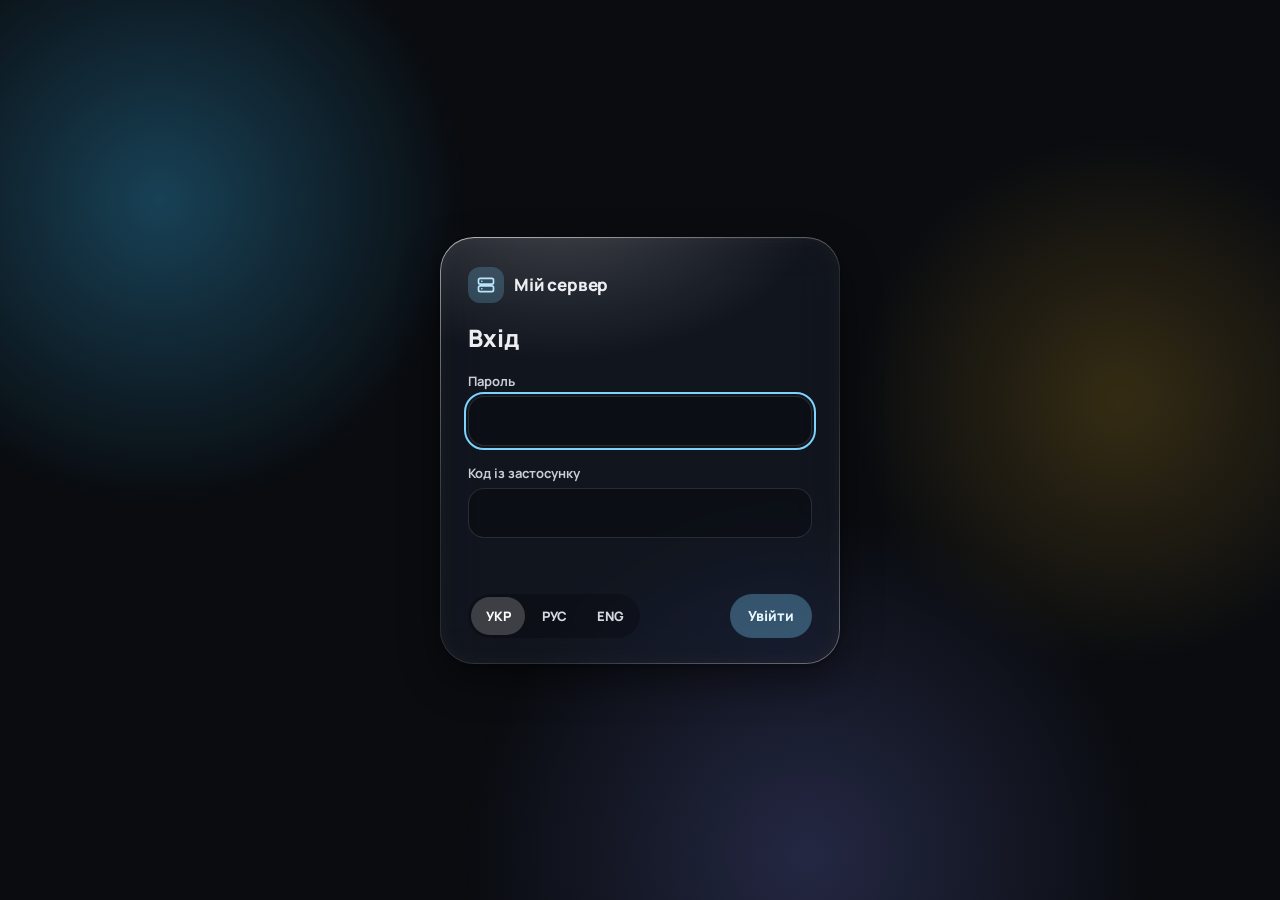
==== index.html @ 12c97708 "Publish the My Server dashboard Static site for GitHub Pages: sign-in with password and authenticato" ====
<!doctype html>
<html lang="uk">
<head>
<meta charset="utf-8">
<meta name="viewport" content="width=device-width, initial-scale=1, viewport-fit=cover">
<meta name="robots" content="noindex, nofollow">
<meta name="referrer" content="no-referrer">
<meta name="theme-color" content="#0A0C10">
<meta name="color-scheme" content="dark">
<title>My Server</title>
<link rel="icon" href="data:image/svg+xml,%3Csvg xmlns='http://www.w3.org/2000/svg' viewBox='0 0 24 24' fill='none' stroke='%237DD3FC' stroke-width='2' stroke-linecap='round' stroke-linejoin='round'%3E%3Crect x='3' y='4' width='18' height='7' rx='2'/%3E%3Crect x='3' y='13' width='18' height='7' rx='2'/%3E%3Cpath d='M7 7.5h.01M7 16.5h.01'/%3E%3C/svg%3E">
<link rel="preconnect" href="https://fonts.googleapis.com">
<link rel="preconnect" href="https://fonts.gstatic.com" crossorigin>
<link href="https://fonts.googleapis.com/css2?family=Manrope:wght@400;500;600;700;800&family=JetBrains+Mono:wght@500;600&display=swap" rel="stylesheet">
<link rel="stylesheet" href="style.css">
</head>
<body>
<div class="ambient" aria-hidden="true"><i class="a1"></i><i class="a2"></i><i class="a3"></i></div>
<div id="app"></div>
<div id="tip" class="glass tip" role="tooltip" hidden></div>
<noscript>JavaScript is required.</noscript>
<script src="app.js"></script>
</body>
</html>
---- style.css ----
:root{ --bg:#0A0C10;--text:#ECEEF2;--text2:#C9CED6;--text3:#AEB5C0;--line:rgba(255,255,255,.08); --ok:#4ADE80;--warn:#FBBF24;--down:#F87171;--unknown:#9AA1AD;--accent:#7DD3FC; --slot-ok:#2F6B45;--slot-unknown:#3A3F49; --mono:'JetBrains Mono',ui-monospace,monospace; } *{box-sizing:border-box} html{background:var(--bg)} html,body{margin:0;color:var(--text);font-family:'Manrope',system-ui,sans-serif;-webkit-font-smoothing:antialiased} body{min-height:100vh;overflow-x:clip} button{font-family:inherit;color:inherit} a{color:var(--accent);text-decoration:none}a:hover{color:#BAE6FD} h1,h2,h3{margin:0} [hidden]{display:none !important} .mono{font-family:var(--mono)}  .ambient{position:fixed;inset:0;pointer-events:none;z-index:-1;overflow:hidden} .ambient i{position:absolute;border-radius:50%} .a1{left:-160px;top:-120px;width:640px;height:640px;background:radial-gradient(circle,rgba(56,189,248,.30),rgba(56,189,248,0) 68%)} .a2{right:-120px;top:120px;width:560px;height:560px;background:radial-gradient(circle,rgba(251,191,36,.18),rgba(251,191,36,0) 68%)} .a3{left:35%;top:55%;width:720px;height:720px;background:radial-gradient(circle,rgba(129,140,248,.22),rgba(129,140,248,0) 68%)} body.is-down .a1{background:radial-gradient(circle,rgba(248,113,113,.30),rgba(248,113,113,0) 66%)}  .glass{position:relative;isolation:isolate;background:rgba(30,35,45,.42);-webkit-backdrop-filter:blur(24px) saturate(190%) brightness(1.08);backdrop-filter:blur(24px) saturate(190%) brightness(1.08);box-shadow:inset 0 1px 1px rgba(255,255,255,.28),inset 0 -1px 1px rgba(255,255,255,.08),inset 0 0 24px rgba(255,255,255,.04),0 16px 40px rgba(0,0,0,.45),0 2px 6px rgba(0,0,0,.3)} .glass::before{content:"";position:absolute;inset:0;border-radius:inherit;background:radial-gradient(120% 70% at 30% -10%,rgba(255,255,255,.20),rgba(255,255,255,0) 55%);pointer-events:none;z-index:-1} .glass::after{content:"";position:absolute;inset:0;border-radius:inherit;padding:1px;background:linear-gradient(135deg,rgba(255,255,255,.55),rgba(255,255,255,.08) 35%,rgba(255,255,255,.04) 65%,rgba(255,255,255,.32));-webkit-mask:linear-gradient(#000 0 0) content-box,linear-gradient(#000 0 0);-webkit-mask-composite:xor;mask:linear-gradient(#000 0 0) content-box exclude,linear-gradient(#000 0 0);pointer-events:none} .mat{background:rgba(22,25,31,.66);-webkit-backdrop-filter:blur(40px) saturate(140%);backdrop-filter:blur(40px) saturate(140%);box-shadow:inset 0 0 0 1px rgba(255,255,255,.05)} .mat-inner{background:rgba(255,255,255,.05)}  .btn{height:44px;padding:0 18px;border:0;border-radius:22px;font-size:14px;font-weight:800;cursor:pointer;display:inline-flex;align-items:center;justify-content:center;gap:8px;white-space:nowrap} .btn:focus-visible,.tab:focus-visible,.nav-item:focus-visible,.seg button:focus-visible,.row-name:focus-visible,input:focus-visible{outline:2px solid var(--accent);outline-offset:2px} .plain{background:rgba(255,255,255,.09);color:#F1F3F6}.plain:hover{background:rgba(255,255,255,.16)} .tint{background:rgba(125,211,252,.32);color:#E8F7FF}.tint:hover{background:rgba(125,211,252,.42)} .danger{background:rgba(248,113,113,.36);color:#FFECEC}.danger:hover{background:rgba(248,113,113,.46)} .icon-btn{width:44px;padding:0} .ghost{background:transparent;color:#D5DAE1}.ghost:hover{background:rgba(255,255,255,.08)} .seg{display:flex;gap:2px;padding:3px;border-radius:22px;background:rgba(0,0,0,.22)} .seg button{height:38px;min-width:54px;padding:0 12px;border:0;border-radius:19px;font-size:13px;font-weight:800;cursor:pointer;background:transparent;color:#D5DAE1} .seg button[aria-pressed="true"]{background:rgba(255,255,255,.20);color:#fff} .seg.small button{height:32px;min-width:48px;font-size:12px;border-radius:16px;padding:0 10px}  .shell{position:relative;display:flex;gap:20px;max-width:1440px;margin:0 auto;padding:16px 16px 0;align-items:flex-start} .side{position:sticky;top:16px;z-index:12;flex:0 0 244px;border-radius:30px;padding:14px;display:flex;flex-direction:column;gap:14px;min-height:calc(100vh - 32px)} .brand{display:flex;align-items:center;gap:10px;padding:6px 8px 4px} .brand-icon{width:36px;height:36px;border-radius:12px;background:rgba(125,211,252,.22);color:#BAE6FD;display:flex;align-items:center;justify-content:center;flex-shrink:0} body.is-down .brand-icon{background:rgba(248,113,113,.24);color:#FECACA} .brand-name{font-size:17px;font-weight:800;letter-spacing:-.01em;white-space:nowrap} .nav{display:flex;flex-direction:column;gap:4px} .nav-item{display:flex;align-items:center;gap:12px;height:44px;padding:0 14px;border:0;border-radius:22px;font-size:14px;font-weight:700;cursor:pointer;text-align:left;white-space:nowrap;background:transparent;color:#D5DAE1} .nav-item:hover{background:rgba(255,255,255,.08)} .nav-item[aria-current="page"]{background:rgba(125,211,252,.24);color:#E8F7FF} .side-card{margin-top:auto;border-radius:20px;padding:14px;background:rgba(255,255,255,.06);display:flex;flex-direction:column;gap:8px} .kv{display:flex;justify-content:space-between;align-items:baseline;gap:10px;font-size:12px;white-space:nowrap} .kv span:first-child{color:var(--text3)}.kv span:last-child{color:#E7EAEE;font-weight:600;overflow:hidden;text-overflow:ellipsis} .dot{width:8px;height:8px;border-radius:4px;flex-shrink:0;display:inline-block} .dot.ok{background:var(--ok)}.dot.warn{background:var(--warn)}.dot.down{background:var(--down)}.dot.unknown{background:var(--unknown)} .content{flex:1 1 auto;min-width:0;display:flex;flex-direction:column;gap:22px;padding-bottom:40px} .topbar{position:sticky;top:16px;z-index:11;border-radius:30px;padding:8px 8px 8px 22px;display:flex;flex-wrap:wrap;align-items:center;justify-content:space-between;gap:12px} .topbar h1{font-size:19px;font-weight:800;letter-spacing:-.01em} .muted{color:var(--text3)}.soft{color:#D5DAE1} .pill{display:inline-flex;align-items:center;gap:8px;height:44px;padding:0 16px;border-radius:22px;font-size:13px;font-weight:800;white-space:nowrap} .pill.ok{background:rgba(74,222,128,.16);color:#86EFAC}.pill.warn{background:rgba(251,191,36,.18);color:#FCD34D}.pill.down{background:rgba(248,113,113,.2);color:#FCA5A5}.pill.unknown{background:rgba(255,255,255,.1);color:#D5DAE1} .tag{padding:5px 10px;border-radius:999px;font-size:12px;font-weight:700;white-space:nowrap} .tag.ok{background:rgba(74,222,128,.14);color:var(--ok)}.tag.warn{background:rgba(251,191,36,.16);color:var(--warn)}.tag.down{background:rgba(248,113,113,.16);color:var(--down)}.tag.unknown{background:rgba(255,255,255,.08);color:var(--unknown)} .tag.code{background:rgba(255,255,255,.05);color:var(--text2);font-family:var(--mono);font-weight:500}  .stats{display:grid;grid-template-columns:repeat(auto-fit,minmax(200px,1fr));gap:16px} .stat{border-radius:24px;padding:14px 18px;display:flex;flex-direction:column;gap:6px;min-width:0} .stat-head{display:flex;justify-content:space-between;align-items:baseline;gap:8px;font-size:13px;color:var(--text3);font-weight:600;white-space:nowrap} .stat-head span:last-child{font-size:12px;font-weight:500;overflow:hidden;text-overflow:ellipsis} .stat-val{font-size:26px;font-weight:700;font-family:var(--mono);white-space:nowrap} .spark{width:100%;height:28px;display:block} .card{border-radius:26px;min-width:0} .card-head{display:flex;justify-content:space-between;align-items:center;gap:12px;flex-wrap:wrap;padding:14px 20px 6px} .card-head h2{font-size:17px;font-weight:800}  .svc-table{min-width:700px} .svc-wrap{overflow-x:auto;padding-bottom:10px} .svc-head,.svc-row{display:grid;grid-template-columns:24px minmax(160px,1.4fr) minmax(170px,1.6fr) 72px minmax(190px,1.8fr);gap:12px;align-items:center;padding:0 20px} .svc-head{padding-top:4px;padding-bottom:4px;font-size:11px;font-weight:700;color:var(--text3);letter-spacing:.04em;text-transform:uppercase} .svc-row{min-height:44px} .svc-row.sel{background:rgba(125,211,252,.10);box-shadow:inset 3px 0 0 var(--accent)} .row-name{border:0;background:none;padding:0;font-size:14px;font-weight:700;text-align:left;cursor:pointer;min-height:40px;color:var(--text)} .svc-sub{font-size:13px;color:var(--text3)} .svc-sub.warn{color:var(--warn)}.svc-sub.down{color:var(--down)} .svc-ms{font-size:13px;font-family:var(--mono);color:var(--text2)} .bars{display:flex;gap:2px;height:18px} .bars i{flex:1;border-radius:3px;background:var(--slot-unknown)} .bars i.ok{background:var(--slot-ok)}.bars i.warn{background:var(--warn)}.bars i.down{background:var(--down)} .bars i:hover{outline:2px solid #fff;outline-offset:1px} .pair{display:grid;grid-template-columns:minmax(0,1.5fr) minmax(0,1fr);gap:20px;align-items:stretch} .detail{padding:22px 24px;display:flex;flex-direction:column;gap:18px} .detail h2{font-size:20px;font-weight:800} .metrics{display:grid;grid-template-columns:repeat(3,minmax(0,1fr));gap:10px} .metric{border-radius:18px;padding:12px;display:flex;flex-direction:column;gap:4px;min-width:0} .metric span:first-child{font-size:11px;line-height:1.3;color:var(--text3);font-weight:600} .metric span:last-child{font-size:17px;font-weight:700;font-family:var(--mono);white-space:nowrap;overflow:hidden;text-overflow:ellipsis} .events{display:flex;flex-direction:column} .ev{display:flex;gap:12px;padding:6px 0;align-items:baseline;font-size:13px;color:var(--text2)} .ev time{font-family:var(--mono);font-size:12px;color:var(--text3);width:80px;flex-shrink:0;white-space:nowrap} .ev.warn span{color:var(--warn)}.ev.down span{color:var(--down)}.ev.ok span{color:#86EFAC} .sub-title{font-size:13px;font-weight:700;color:var(--text2);padding-bottom:4px} .peers{display:flex;flex-direction:column;gap:2px} .peer{display:flex;align-items:center;gap:10px;font-size:13px;padding:5px 0} .peer b{font-weight:700;flex:1;min-width:0;overflow:hidden;text-overflow:ellipsis;white-space:nowrap} .peer span{color:var(--text3);white-space:nowrap} .side-list{padding:22px 24px;display:flex;flex-direction:column;gap:6px} .side-list h2{font-size:20px;font-weight:800;padding-bottom:6px} .empty{color:var(--text3);font-size:13px;padding:8px 0}  .charts{display:grid;grid-template-columns:repeat(auto-fit,minmax(220px,1fr));gap:16px} .chart{border-radius:24px;padding:16px 18px;display:flex;flex-direction:column;gap:8px} .chart svg{width:100%;height:120px;display:block} .chart-foot{display:flex;justify-content:space-between;font-size:11px;color:var(--text3)} .days{display:flex;align-items:flex-end;gap:3px;height:120px} .days i{flex:1;background:rgba(94,234,212,.55);border-radius:3px 3px 0 0;min-height:2px}  .alert{border-radius:32px;padding:24px 26px;display:flex;flex-wrap:wrap;gap:20px;align-items:center} .alert-icon{width:56px;height:56px;border-radius:28px;background:rgba(248,113,113,.26);color:#FECACA;display:flex;align-items:center;justify-content:center;flex-shrink:0} .alert h2{font-size:21px;font-weight:800} .alert p{margin:6px 0 0;font-size:14px;color:#E7EAEE;line-height:1.55} body.is-down .stats,body.is-down .card{opacity:.75}  .tip{position:fixed;z-index:50;border-radius:16px;padding:10px 14px;display:flex;flex-direction:column;gap:4px;white-space:nowrap;pointer-events:none;font-size:13px;font-weight:800} .tip .mono{font-size:12px;font-weight:500;color:#D5DAE1}  .login{position:relative;min-height:100vh;display:flex;align-items:center;justify-content:center;padding:24px 16px} .login-card{width:100%;max-width:400px;border-radius:34px;padding:30px 28px 26px;display:flex;flex-direction:column;gap:18px} .login-card .brand{padding:0} .field{display:flex;flex-direction:column;gap:6px} .field label{font-size:13px;font-weight:700;color:var(--text2)} .field input{height:50px;border-radius:16px;border:1px solid rgba(255,255,255,.12);background:rgba(0,0,0,.28);color:var(--text);font:inherit;font-size:16px;padding:0 16px} .field input.code{font-family:var(--mono);letter-spacing:.3em;font-size:20px} .login-err{min-height:20px;font-size:13px;color:var(--down)} .login-foot{display:flex;justify-content:space-between;align-items:center;gap:10px}  .edge-top{position:sticky;top:0;height:110px;margin-bottom:-110px;z-index:5;pointer-events:none;background:linear-gradient(180deg,rgba(10,12,16,.8),rgba(10,12,16,0));-webkit-backdrop-filter:blur(8px);backdrop-filter:blur(8px);-webkit-mask-image:linear-gradient(180deg,#000 40%,transparent);mask-image:linear-gradient(180deg,#000 40%,transparent)} .m-header,.m-range,.tabbar-wrap{display:none} .tab{display:flex;flex-direction:column;align-items:center;justify-content:center;gap:3px;height:54px;min-width:0;padding:0 2px;border:0;border-radius:27px;background:transparent;color:var(--text2);cursor:pointer} .tab span{max-width:100%;overflow:hidden;text-overflow:ellipsis;white-space:nowrap;font-size:10px;font-weight:700} .tab[aria-current="page"]{background:rgba(125,211,252,.24);color:#E8F7FF}  @media (max-width:900px){ .shell{flex-direction:column;align-items:stretch;padding:8px 10px 0} .side,.topbar{display:none !important} .content{gap:14px;padding-bottom:110px} .m-header{display:flex;position:sticky;top:8px;z-index:11;align-items:center;gap:10px;border-radius:30px;padding:7px 7px 7px 8px} .m-header .brand-icon{width:40px;height:40px;border-radius:20px} .m-title{flex:1;min-width:0;display:flex;flex-direction:column;gap:2px} .m-title h1{font-size:17px;font-weight:800;white-space:nowrap;overflow:hidden;text-overflow:ellipsis} .m-title span{display:flex;align-items:center;gap:6px;font-size:12px;color:#D5DAE1;font-weight:600;white-space:nowrap;overflow:hidden} .m-range{display:flex} .svc-hint{display:none} .pair{grid-template-columns:minmax(0,1fr)} .stats{grid-template-columns:repeat(2,minmax(0,1fr));gap:10px} .stat-val{font-size:22px} .stats .stat:last-child:nth-child(odd){grid-column:1 / -1} .svc-table{min-width:0} .svc-head{display:none} .svc-row{grid-template-columns:12px minmax(0,1fr) auto;row-gap:2px;padding:10px 16px 14px} .svc-ms{grid-column:3;grid-row:1} .svc-sub{grid-column:2 / 4;grid-row:2} .bars{grid-column:1 / 4;grid-row:3;margin-top:6px} .metrics{gap:8px} .alert{padding:20px} .tabbar-wrap{display:flex;position:fixed;left:0;right:0;bottom:calc(12px + env(safe-area-inset-bottom));z-index:14;justify-content:center;padding:0 10px;pointer-events:none} .tabbar{pointer-events:auto;display:grid;grid-template-columns:repeat(4,minmax(0,1fr));width:100%;max-width:460px;gap:2px;border-radius:33px;padding:6px} }  @supports not ((backdrop-filter:blur(1px)) or (-webkit-backdrop-filter:blur(1px))){.glass{background:rgba(30,35,45,.97)}.mat{background:#16191F}} @media (prefers-reduced-transparency:reduce){.glass,.mat{background:#1D2129;-webkit-backdrop-filter:none;backdrop-filter:none}.glass::before{display:none}.edge-top{-webkit-backdrop-filter:none;backdrop-filter:none}.ambient{display:none}} @media (prefers-contrast:more){.glass{background:#12141A}.glass::after{background:rgba(255,255,255,.85)}.tint,.nav-item[aria-current="page"],.tab[aria-current="page"]{background:#7DD3FC;color:#0B1A22}.muted,.svc-sub,.kv span:first-child{color:#D5DAE1}} @media (prefers-reduced-motion:no-preference){.btn,.seg button,.nav-item,.tab{transition:background .2s ease,transform .25s cubic-bezier(.3,1.4,.5,1)}.btn:active,.tab:active{transform:scale(.95)}.pulse{animation:pulse 2s ease-in-out infinite}@keyframes pulse{0%,100%{opacity:1}50%{opacity:.35}}}
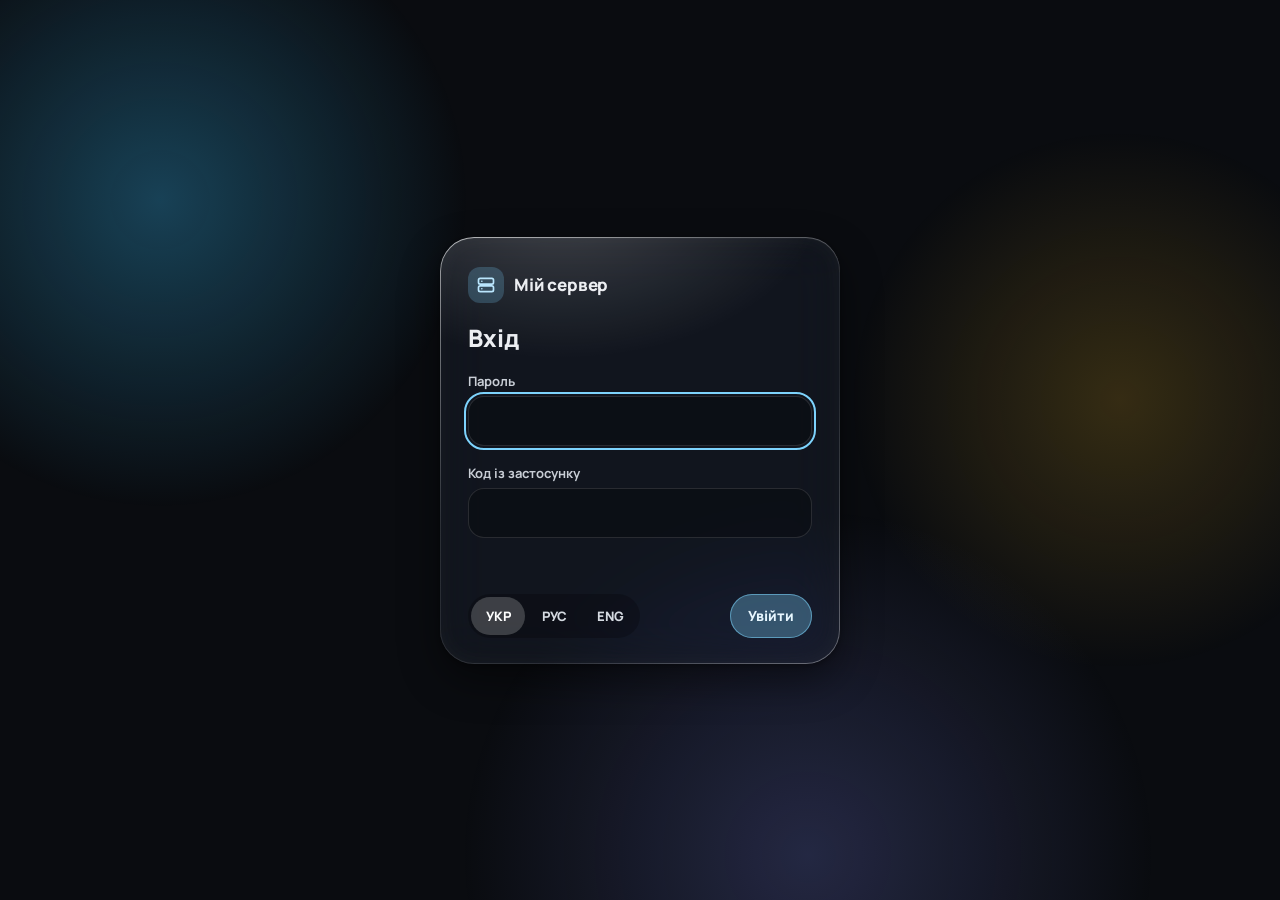
==== commit 720d6738: "Add browser push notifications Service worker with texts in Ukrainian, Russian and English, notifica" ====
--- a/index.html
+++ b/index.html
@@ -13,12 +13,18 @@
 <link rel="preconnect" href="https://fonts.gstatic.com" crossorigin>
 <link href="https://fonts.googleapis.com/css2?family=Manrope:wght@400;500;600;700;800&family=JetBrains+Mono:wght@500;600&display=swap" rel="stylesheet">
 <link rel="stylesheet" href="style.css">
+<link rel="manifest" href="manifest.webmanifest">
+<link rel="apple-touch-icon" href="icon-180.png">
+<meta name="apple-mobile-web-app-capable" content="yes">
+<meta name="apple-mobile-web-app-status-bar-style" content="black-translucent">
+<meta name="apple-mobile-web-app-title" content="My Server">
 </head>
 <body>
 <div class="ambient" aria-hidden="true"><i class="a1"></i><i class="a2"></i><i class="a3"></i></div>
 <div id="app"></div>
 <div id="tip" class="glass tip" role="tooltip" hidden></div>
 <noscript>JavaScript is required.</noscript>
+<script src="i18n.js"></script>
 <script src="app.js"></script>
 </body>
 </html>
--- a/style.css
+++ b/style.css
@@ -1 +1 @@
- :root{ --bg:#0A0C10;--text:#ECEEF2;--text2:#C9CED6;--text3:#AEB5C0;--line:rgba(255,255,255,.08); --ok:#4ADE80;--warn:#FBBF24;--down:#F87171;--unknown:#9AA1AD;--accent:#7DD3FC; --slot-ok:#2F6B45;--slot-unknown:#3A3F49; --mono:'JetBrains Mono',ui-monospace,monospace; } *{box-sizing:border-box} html{background:var(--bg)} html,body{margin:0;color:var(--text);font-family:'Manrope',system-ui,sans-serif;-webkit-font-smoothing:antialiased} body{min-height:100vh;overflow-x:clip} button{font-family:inherit;color:inherit} a{color:var(--accent);text-decoration:none}a:hover{color:#BAE6FD} h1,h2,h3{margin:0} [hidden]{display:none !important} .mono{font-family:var(--mono)}  .ambient{position:fixed;inset:0;pointer-events:none;z-index:-1;overflow:hidden} .ambient i{position:absolute;border-radius:50%} .a1{left:-160px;top:-120px;width:640px;height:640px;background:radial-gradient(circle,rgba(56,189,248,.30),rgba(56,189,248,0) 68%)} .a2{right:-120px;top:120px;width:560px;height:560px;background:radial-gradient(circle,rgba(251,191,36,.18),rgba(251,191,36,0) 68%)} .a3{left:35%;top:55%;width:720px;height:720px;background:radial-gradient(circle,rgba(129,140,248,.22),rgba(129,140,248,0) 68%)} body.is-down .a1{background:radial-gradient(circle,rgba(248,113,113,.30),rgba(248,113,113,0) 66%)}  .glass{position:relative;isolation:isolate;background:rgba(30,35,45,.42);-webkit-backdrop-filter:blur(24px) saturate(190%) brightness(1.08);backdrop-filter:blur(24px) saturate(190%) brightness(1.08);box-shadow:inset 0 1px 1px rgba(255,255,255,.28),inset 0 -1px 1px rgba(255,255,255,.08),inset 0 0 24px rgba(255,255,255,.04),0 16px 40px rgba(0,0,0,.45),0 2px 6px rgba(0,0,0,.3)} .glass::before{content:"";position:absolute;inset:0;border-radius:inherit;background:radial-gradient(120% 70% at 30% -10%,rgba(255,255,255,.20),rgba(255,255,255,0) 55%);pointer-events:none;z-index:-1} .glass::after{content:"";position:absolute;inset:0;border-radius:inherit;padding:1px;background:linear-gradient(135deg,rgba(255,255,255,.55),rgba(255,255,255,.08) 35%,rgba(255,255,255,.04) 65%,rgba(255,255,255,.32));-webkit-mask:linear-gradient(#000 0 0) content-box,linear-gradient(#000 0 0);-webkit-mask-composite:xor;mask:linear-gradient(#000 0 0) content-box exclude,linear-gradient(#000 0 0);pointer-events:none} .mat{background:rgba(22,25,31,.66);-webkit-backdrop-filter:blur(40px) saturate(140%);backdrop-filter:blur(40px) saturate(140%);box-shadow:inset 0 0 0 1px rgba(255,255,255,.05)} .mat-inner{background:rgba(255,255,255,.05)}  .btn{height:44px;padding:0 18px;border:0;border-radius:22px;font-size:14px;font-weight:800;cursor:pointer;display:inline-flex;align-items:center;justify-content:center;gap:8px;white-space:nowrap} .btn:focus-visible,.tab:focus-visible,.nav-item:focus-visible,.seg button:focus-visible,.row-name:focus-visible,input:focus-visible{outline:2px solid var(--accent);outline-offset:2px} .plain{background:rgba(255,255,255,.09);color:#F1F3F6}.plain:hover{background:rgba(255,255,255,.16)} .tint{background:rgba(125,211,252,.32);color:#E8F7FF}.tint:hover{background:rgba(125,211,252,.42)} .danger{background:rgba(248,113,113,.36);color:#FFECEC}.danger:hover{background:rgba(248,113,113,.46)} .icon-btn{width:44px;padding:0} .ghost{background:transparent;color:#D5DAE1}.ghost:hover{background:rgba(255,255,255,.08)} .seg{display:flex;gap:2px;padding:3px;border-radius:22px;background:rgba(0,0,0,.22)} .seg button{height:38px;min-width:54px;padding:0 12px;border:0;border-radius:19px;font-size:13px;font-weight:800;cursor:pointer;background:transparent;color:#D5DAE1} .seg button[aria-pressed="true"]{background:rgba(255,255,255,.20);color:#fff} .seg.small button{height:32px;min-width:48px;font-size:12px;border-radius:16px;padding:0 10px}  .shell{position:relative;display:flex;gap:20px;max-width:1440px;margin:0 auto;padding:16px 16px 0;align-items:flex-start} .side{position:sticky;top:16px;z-index:12;flex:0 0 244px;border-radius:30px;padding:14px;display:flex;flex-direction:column;gap:14px;min-height:calc(100vh - 32px)} .brand{display:flex;align-items:center;gap:10px;padding:6px 8px 4px} .brand-icon{width:36px;height:36px;border-radius:12px;background:rgba(125,211,252,.22);color:#BAE6FD;display:flex;align-items:center;justify-content:center;flex-shrink:0} body.is-down .brand-icon{background:rgba(248,113,113,.24);color:#FECACA} .brand-name{font-size:17px;font-weight:800;letter-spacing:-.01em;white-space:nowrap} .nav{display:flex;flex-direction:column;gap:4px} .nav-item{display:flex;align-items:center;gap:12px;height:44px;padding:0 14px;border:0;border-radius:22px;font-size:14px;font-weight:700;cursor:pointer;text-align:left;white-space:nowrap;background:transparent;color:#D5DAE1} .nav-item:hover{background:rgba(255,255,255,.08)} .nav-item[aria-current="page"]{background:rgba(125,211,252,.24);color:#E8F7FF} .side-card{margin-top:auto;border-radius:20px;padding:14px;background:rgba(255,255,255,.06);display:flex;flex-direction:column;gap:8px} .kv{display:flex;justify-content:space-between;align-items:baseline;gap:10px;font-size:12px;white-space:nowrap} .kv span:first-child{color:var(--text3)}.kv span:last-child{color:#E7EAEE;font-weight:600;overflow:hidden;text-overflow:ellipsis} .dot{width:8px;height:8px;border-radius:4px;flex-shrink:0;display:inline-block} .dot.ok{background:var(--ok)}.dot.warn{background:var(--warn)}.dot.down{background:var(--down)}.dot.unknown{background:var(--unknown)} .content{flex:1 1 auto;min-width:0;display:flex;flex-direction:column;gap:22px;padding-bottom:40px} .topbar{position:sticky;top:16px;z-index:11;border-radius:30px;padding:8px 8px 8px 22px;display:flex;flex-wrap:wrap;align-items:center;justify-content:space-between;gap:12px} .topbar h1{font-size:19px;font-weight:800;letter-spacing:-.01em} .muted{color:var(--text3)}.soft{color:#D5DAE1} .pill{display:inline-flex;align-items:center;gap:8px;height:44px;padding:0 16px;border-radius:22px;font-size:13px;font-weight:800;white-space:nowrap} .pill.ok{background:rgba(74,222,128,.16);color:#86EFAC}.pill.warn{background:rgba(251,191,36,.18);color:#FCD34D}.pill.down{background:rgba(248,113,113,.2);color:#FCA5A5}.pill.unknown{background:rgba(255,255,255,.1);color:#D5DAE1} .tag{padding:5px 10px;border-radius:999px;font-size:12px;font-weight:700;white-space:nowrap} .tag.ok{background:rgba(74,222,128,.14);color:var(--ok)}.tag.warn{background:rgba(251,191,36,.16);color:var(--warn)}.tag.down{background:rgba(248,113,113,.16);color:var(--down)}.tag.unknown{background:rgba(255,255,255,.08);color:var(--unknown)} .tag.code{background:rgba(255,255,255,.05);color:var(--text2);font-family:var(--mono);font-weight:500}  .stats{display:grid;grid-template-columns:repeat(auto-fit,minmax(200px,1fr));gap:16px} .stat{border-radius:24px;padding:14px 18px;display:flex;flex-direction:column;gap:6px;min-width:0} .stat-head{display:flex;justify-content:space-between;align-items:baseline;gap:8px;font-size:13px;color:var(--text3);font-weight:600;white-space:nowrap} .stat-head span:last-child{font-size:12px;font-weight:500;overflow:hidden;text-overflow:ellipsis} .stat-val{font-size:26px;font-weight:700;font-family:var(--mono);white-space:nowrap} .spark{width:100%;height:28px;display:block} .card{border-radius:26px;min-width:0} .card-head{display:flex;justify-content:space-between;align-items:center;gap:12px;flex-wrap:wrap;padding:14px 20px 6px} .card-head h2{font-size:17px;font-weight:800}  .svc-table{min-width:700px} .svc-wrap{overflow-x:auto;padding-bottom:10px} .svc-head,.svc-row{display:grid;grid-template-columns:24px minmax(160px,1.4fr) minmax(170px,1.6fr) 72px minmax(190px,1.8fr);gap:12px;align-items:center;padding:0 20px} .svc-head{padding-top:4px;padding-bottom:4px;font-size:11px;font-weight:700;color:var(--text3);letter-spacing:.04em;text-transform:uppercase} .svc-row{min-height:44px} .svc-row.sel{background:rgba(125,211,252,.10);box-shadow:inset 3px 0 0 var(--accent)} .row-name{border:0;background:none;padding:0;font-size:14px;font-weight:700;text-align:left;cursor:pointer;min-height:40px;color:var(--text)} .svc-sub{font-size:13px;color:var(--text3)} .svc-sub.warn{color:var(--warn)}.svc-sub.down{color:var(--down)} .svc-ms{font-size:13px;font-family:var(--mono);color:var(--text2)} .bars{display:flex;gap:2px;height:18px} .bars i{flex:1;border-radius:3px;background:var(--slot-unknown)} .bars i.ok{background:var(--slot-ok)}.bars i.warn{background:var(--warn)}.bars i.down{background:var(--down)} .bars i:hover{outline:2px solid #fff;outline-offset:1px} .pair{display:grid;grid-template-columns:minmax(0,1.5fr) minmax(0,1fr);gap:20px;align-items:stretch} .detail{padding:22px 24px;display:flex;flex-direction:column;gap:18px} .detail h2{font-size:20px;font-weight:800} .metrics{display:grid;grid-template-columns:repeat(3,minmax(0,1fr));gap:10px} .metric{border-radius:18px;padding:12px;display:flex;flex-direction:column;gap:4px;min-width:0} .metric span:first-child{font-size:11px;line-height:1.3;color:var(--text3);font-weight:600} .metric span:last-child{font-size:17px;font-weight:700;font-family:var(--mono);white-space:nowrap;overflow:hidden;text-overflow:ellipsis} .events{display:flex;flex-direction:column} .ev{display:flex;gap:12px;padding:6px 0;align-items:baseline;font-size:13px;color:var(--text2)} .ev time{font-family:var(--mono);font-size:12px;color:var(--text3);width:80px;flex-shrink:0;white-space:nowrap} .ev.warn span{color:var(--warn)}.ev.down span{color:var(--down)}.ev.ok span{color:#86EFAC} .sub-title{font-size:13px;font-weight:700;color:var(--text2);padding-bottom:4px} .peers{display:flex;flex-direction:column;gap:2px} .peer{display:flex;align-items:center;gap:10px;font-size:13px;padding:5px 0} .peer b{font-weight:700;flex:1;min-width:0;overflow:hidden;text-overflow:ellipsis;white-space:nowrap} .peer span{color:var(--text3);white-space:nowrap} .side-list{padding:22px 24px;display:flex;flex-direction:column;gap:6px} .side-list h2{font-size:20px;font-weight:800;padding-bottom:6px} .empty{color:var(--text3);font-size:13px;padding:8px 0}  .charts{display:grid;grid-template-columns:repeat(auto-fit,minmax(220px,1fr));gap:16px} .chart{border-radius:24px;padding:16px 18px;display:flex;flex-direction:column;gap:8px} .chart svg{width:100%;height:120px;display:block} .chart-foot{display:flex;justify-content:space-between;font-size:11px;color:var(--text3)} .days{display:flex;align-items:flex-end;gap:3px;height:120px} .days i{flex:1;background:rgba(94,234,212,.55);border-radius:3px 3px 0 0;min-height:2px}  .alert{border-radius:32px;padding:24px 26px;display:flex;flex-wrap:wrap;gap:20px;align-items:center} .alert-icon{width:56px;height:56px;border-radius:28px;background:rgba(248,113,113,.26);color:#FECACA;display:flex;align-items:center;justify-content:center;flex-shrink:0} .alert h2{font-size:21px;font-weight:800} .alert p{margin:6px 0 0;font-size:14px;color:#E7EAEE;line-height:1.55} body.is-down .stats,body.is-down .card{opacity:.75}  .tip{position:fixed;z-index:50;border-radius:16px;padding:10px 14px;display:flex;flex-direction:column;gap:4px;white-space:nowrap;pointer-events:none;font-size:13px;font-weight:800} .tip .mono{font-size:12px;font-weight:500;color:#D5DAE1}  .login{position:relative;min-height:100vh;display:flex;align-items:center;justify-content:center;padding:24px 16px} .login-card{width:100%;max-width:400px;border-radius:34px;padding:30px 28px 26px;display:flex;flex-direction:column;gap:18px} .login-card .brand{padding:0} .field{display:flex;flex-direction:column;gap:6px} .field label{font-size:13px;font-weight:700;color:var(--text2)} .field input{height:50px;border-radius:16px;border:1px solid rgba(255,255,255,.12);background:rgba(0,0,0,.28);color:var(--text);font:inherit;font-size:16px;padding:0 16px} .field input.code{font-family:var(--mono);letter-spacing:.3em;font-size:20px} .login-err{min-height:20px;font-size:13px;color:var(--down)} .login-foot{display:flex;justify-content:space-between;align-items:center;gap:10px}  .edge-top{position:sticky;top:0;height:110px;margin-bottom:-110px;z-index:5;pointer-events:none;background:linear-gradient(180deg,rgba(10,12,16,.8),rgba(10,12,16,0));-webkit-backdrop-filter:blur(8px);backdrop-filter:blur(8px);-webkit-mask-image:linear-gradient(180deg,#000 40%,transparent);mask-image:linear-gradient(180deg,#000 40%,transparent)} .m-header,.m-range,.tabbar-wrap{display:none} .tab{display:flex;flex-direction:column;align-items:center;justify-content:center;gap:3px;height:54px;min-width:0;padding:0 2px;border:0;border-radius:27px;background:transparent;color:var(--text2);cursor:pointer} .tab span{max-width:100%;overflow:hidden;text-overflow:ellipsis;white-space:nowrap;font-size:10px;font-weight:700} .tab[aria-current="page"]{background:rgba(125,211,252,.24);color:#E8F7FF}  @media (max-width:900px){ .shell{flex-direction:column;align-items:stretch;padding:8px 10px 0} .side,.topbar{display:none !important} .content{gap:14px;padding-bottom:110px} .m-header{display:flex;position:sticky;top:8px;z-index:11;align-items:center;gap:10px;border-radius:30px;padding:7px 7px 7px 8px} .m-header .brand-icon{width:40px;height:40px;border-radius:20px} .m-title{flex:1;min-width:0;display:flex;flex-direction:column;gap:2px} .m-title h1{font-size:17px;font-weight:800;white-space:nowrap;overflow:hidden;text-overflow:ellipsis} .m-title span{display:flex;align-items:center;gap:6px;font-size:12px;color:#D5DAE1;font-weight:600;white-space:nowrap;overflow:hidden} .m-range{display:flex} .svc-hint{display:none} .pair{grid-template-columns:minmax(0,1fr)} .stats{grid-template-columns:repeat(2,minmax(0,1fr));gap:10px} .stat-val{font-size:22px} .stats .stat:last-child:nth-child(odd){grid-column:1 / -1} .svc-table{min-width:0} .svc-head{display:none} .svc-row{grid-template-columns:12px minmax(0,1fr) auto;row-gap:2px;padding:10px 16px 14px} .svc-ms{grid-column:3;grid-row:1} .svc-sub{grid-column:2 / 4;grid-row:2} .bars{grid-column:1 / 4;grid-row:3;margin-top:6px} .metrics{gap:8px} .alert{padding:20px} .tabbar-wrap{display:flex;position:fixed;left:0;right:0;bottom:calc(12px + env(safe-area-inset-bottom));z-index:14;justify-content:center;padding:0 10px;pointer-events:none} .tabbar{pointer-events:auto;display:grid;grid-template-columns:repeat(4,minmax(0,1fr));width:100%;max-width:460px;gap:2px;border-radius:33px;padding:6px} }  @supports not ((backdrop-filter:blur(1px)) or (-webkit-backdrop-filter:blur(1px))){.glass{background:rgba(30,35,45,.97)}.mat{background:#16191F}} @media (prefers-reduced-transparency:reduce){.glass,.mat{background:#1D2129;-webkit-backdrop-filter:none;backdrop-filter:none}.glass::before{display:none}.edge-top{-webkit-backdrop-filter:none;backdrop-filter:none}.ambient{display:none}} @media (prefers-contrast:more){.glass{background:#12141A}.glass::after{background:rgba(255,255,255,.85)}.tint,.nav-item[aria-current="page"],.tab[aria-current="page"]{background:#7DD3FC;color:#0B1A22}.muted,.svc-sub,.kv span:first-child{color:#D5DAE1}} @media (prefers-reduced-motion:no-preference){.btn,.seg button,.nav-item,.tab{transition:background .2s ease,transform .25s cubic-bezier(.3,1.4,.5,1)}.btn:active,.tab:active{transform:scale(.95)}.pulse{animation:pulse 2s ease-in-out infinite}@keyframes pulse{0%,100%{opacity:1}50%{opacity:.35}}} + :root{ --bg:#0A0C10;--text:#ECEEF2;--text2:#C9CED6;--text3:#AEB5C0;--line:rgba(255,255,255,.08); --ok:#4ADE80;--warn:#FBBF24;--down:#F87171;--unknown:#9AA1AD;--accent:#7DD3FC; --slot-ok:#2F6B45;--slot-unknown:#3A3F49; --mono:'JetBrains Mono',ui-monospace,monospace; } *{box-sizing:border-box} html{background:var(--bg)} html,body{margin:0;color:var(--text);font-family:'Manrope',system-ui,sans-serif;-webkit-font-smoothing:antialiased} body{min-height:100vh;overflow-x:clip} button{font-family:inherit;color:inherit} a{color:var(--accent);text-decoration:none}a:hover{color:#BAE6FD} h1,h2,h3{margin:0} [hidden]{display:none !important} .mono{font-family:var(--mono)}  .ambient{position:fixed;inset:0;pointer-events:none;z-index:-1;overflow:hidden} .ambient i{position:absolute;border-radius:50%} .a1{left:-160px;top:-120px;width:640px;height:640px;background:radial-gradient(circle,rgba(56,189,248,.30),rgba(56,189,248,0) 68%)} .a2{right:-120px;top:120px;width:560px;height:560px;background:radial-gradient(circle,rgba(251,191,36,.18),rgba(251,191,36,0) 68%)} .a3{left:35%;top:55%;width:720px;height:720px;background:radial-gradient(circle,rgba(129,140,248,.22),rgba(129,140,248,0) 68%)} body.is-down .a1{background:radial-gradient(circle,rgba(248,113,113,.30),rgba(248,113,113,0) 66%)}  .glass{position:relative;isolation:isolate;background:rgba(30,35,45,.42);-webkit-backdrop-filter:blur(24px) saturate(190%) brightness(1.08);backdrop-filter:blur(24px) saturate(190%) brightness(1.08);box-shadow:inset 0 1px 1px rgba(255,255,255,.28),inset 0 -1px 1px rgba(255,255,255,.08),inset 0 0 24px rgba(255,255,255,.04),0 16px 40px rgba(0,0,0,.45),0 2px 6px rgba(0,0,0,.3)} .glass::before{content:"";position:absolute;inset:0;border-radius:inherit;background:radial-gradient(120% 70% at 30% -10%,rgba(255,255,255,.20),rgba(255,255,255,0) 55%);pointer-events:none;z-index:-1} .glass::after{content:"";position:absolute;inset:0;border-radius:inherit;padding:1px;background:linear-gradient(135deg,rgba(255,255,255,.55),rgba(255,255,255,.08) 35%,rgba(255,255,255,.04) 65%,rgba(255,255,255,.32));-webkit-mask:linear-gradient(#000 0 0) content-box,linear-gradient(#000 0 0);-webkit-mask-composite:xor;mask:linear-gradient(#000 0 0) content-box exclude,linear-gradient(#000 0 0);pointer-events:none} .mat{background:rgba(22,25,31,.66);-webkit-backdrop-filter:blur(40px) saturate(140%);backdrop-filter:blur(40px) saturate(140%);box-shadow:inset 0 0 0 1px rgba(255,255,255,.05)} .mat-inner{background:rgba(255,255,255,.05)}  .btn{height:44px;padding:0 18px;border:0;border-radius:22px;font-size:14px;font-weight:800;cursor:pointer;display:inline-flex;align-items:center;justify-content:center;gap:8px;white-space:nowrap} .btn:focus-visible,.tab:focus-visible,.nav-item:focus-visible,.seg button:focus-visible,.row-name:focus-visible,input:focus-visible{outline:2px solid var(--accent);outline-offset:2px} .plain{background:rgba(255,255,255,.09);color:#F1F3F6}.plain:hover{background:rgba(255,255,255,.16)} .tint{background:rgba(125,211,252,.32);color:#E8F7FF;box-shadow:inset 0 0 0 1px rgba(125,211,252,.55)}.tint:hover{background:rgba(125,211,252,.42)} .danger{background:rgba(248,113,113,.36);color:#FFECEC;box-shadow:inset 0 0 0 1px rgba(248,113,113,.6)}.danger:hover{background:rgba(248,113,113,.46)} .icon-btn{width:44px;padding:0} .ghost{background:transparent;color:#D5DAE1}.ghost:hover{background:rgba(255,255,255,.08)} .seg{display:flex;gap:2px;padding:3px;border-radius:22px;background:rgba(0,0,0,.22)} .seg button{height:38px;min-width:54px;padding:0 12px;border:0;border-radius:19px;font-size:13px;font-weight:800;cursor:pointer;background:transparent;color:#D5DAE1} .seg button[aria-pressed="true"]{background:rgba(255,255,255,.20);color:#fff} .seg.small button{height:32px;min-width:48px;font-size:12px;border-radius:16px;padding:0 10px}  .shell{position:relative;display:flex;gap:20px;max-width:1440px;margin:0 auto;padding:16px 16px 0;align-items:flex-start} .side{position:sticky;top:16px;z-index:12;flex:0 0 244px;border-radius:30px;padding:14px;display:flex;flex-direction:column;gap:14px;min-height:calc(100vh - 32px)} .brand{display:flex;align-items:center;gap:10px;padding:6px 8px 4px} .brand-icon{width:36px;height:36px;border-radius:12px;background:rgba(125,211,252,.22);color:#BAE6FD;display:flex;align-items:center;justify-content:center;flex-shrink:0} body.is-down .brand-icon{background:rgba(248,113,113,.24);color:#FECACA} .brand-name{font-size:17px;font-weight:800;letter-spacing:-.01em;white-space:nowrap} .nav{display:flex;flex-direction:column;gap:4px} .nav-item{display:flex;align-items:center;gap:12px;height:44px;padding:0 14px;border:0;border-radius:22px;font-size:14px;font-weight:700;cursor:pointer;text-align:left;white-space:nowrap;background:transparent;color:#D5DAE1} .nav-item:hover{background:rgba(255,255,255,.08)} .nav-item[aria-current="page"]{background:rgba(125,211,252,.24);color:#E8F7FF;box-shadow:inset 0 0 0 1px rgba(125,211,252,.4)} .side-card{margin-top:auto;border-radius:20px;padding:14px;background:rgba(255,255,255,.06);display:flex;flex-direction:column;gap:8px} .kv{display:flex;justify-content:space-between;align-items:baseline;gap:10px;font-size:12px;white-space:nowrap} .kv span:first-child{color:var(--text3)}.kv span:last-child{color:#E7EAEE;font-weight:600;overflow:hidden;text-overflow:ellipsis} .dot{width:8px;height:8px;border-radius:4px;flex-shrink:0;display:inline-block} .dot.ok{background:var(--ok)}.dot.warn{background:var(--warn)}.dot.down{background:var(--down)}.dot.unknown{background:var(--unknown)} .content{flex:1 1 auto;min-width:0;display:flex;flex-direction:column;gap:22px;padding-bottom:40px} .topbar{position:sticky;top:16px;z-index:11;border-radius:30px;padding:8px 8px 8px 22px;display:flex;flex-wrap:wrap;align-items:center;justify-content:space-between;gap:12px} .topbar h1{font-size:19px;font-weight:800;letter-spacing:-.01em} .muted{color:var(--text3)}.soft{color:#D5DAE1} .pill{display:inline-flex;align-items:center;gap:8px;height:44px;padding:0 16px;border-radius:22px;font-size:13px;font-weight:800;white-space:nowrap} .pill.ok{background:rgba(74,222,128,.16);color:#86EFAC}.pill.warn{background:rgba(251,191,36,.18);color:#FCD34D}.pill.down{background:rgba(248,113,113,.2);color:#FCA5A5}.pill.unknown{background:rgba(255,255,255,.1);color:#D5DAE1} .tag{padding:5px 10px;border-radius:999px;font-size:12px;font-weight:700;white-space:nowrap} .tag.ok{background:rgba(74,222,128,.14);color:var(--ok)}.tag.warn{background:rgba(251,191,36,.16);color:var(--warn)}.tag.down{background:rgba(248,113,113,.16);color:var(--down)}.tag.unknown{background:rgba(255,255,255,.08);color:var(--unknown)} .tag.code{background:rgba(255,255,255,.05);color:var(--text2);font-family:var(--mono);font-weight:500}  .stats{display:grid;grid-template-columns:repeat(auto-fit,minmax(200px,1fr));gap:16px} .stat{border-radius:24px;padding:14px 18px;display:flex;flex-direction:column;gap:6px;min-width:0} .stat-head{display:flex;justify-content:space-between;align-items:baseline;gap:8px;font-size:13px;color:var(--text3);font-weight:600;white-space:nowrap} .stat-head span:last-child{font-size:12px;font-weight:500;overflow:hidden;text-overflow:ellipsis} .stat-val{font-size:26px;font-weight:700;font-family:var(--mono);white-space:nowrap} .spark{width:100%;height:28px;display:block} .card{border-radius:26px;min-width:0} .card-head{display:flex;justify-content:space-between;align-items:center;gap:12px;flex-wrap:wrap;padding:14px 20px 6px} .card-head h2{font-size:17px;font-weight:800}  .svc-table{min-width:700px} .svc-wrap{overflow-x:auto;padding-bottom:10px} .svc-head,.svc-row{display:grid;grid-template-columns:24px minmax(160px,1.4fr) minmax(170px,1.6fr) 72px minmax(190px,1.8fr);gap:12px;align-items:center;padding:0 20px} .svc-head{padding-top:4px;padding-bottom:4px;font-size:11px;font-weight:700;color:var(--text3);letter-spacing:.04em;text-transform:uppercase} .svc-row{min-height:44px} .svc-row.sel{background:rgba(125,211,252,.10);box-shadow:inset 3px 0 0 var(--accent)} .row-name{border:0;background:none;padding:0;font-size:14px;font-weight:700;text-align:left;cursor:pointer;min-height:40px;color:var(--text)} .svc-sub{font-size:13px;color:var(--text3)} .svc-sub.warn{color:var(--warn)}.svc-sub.down{color:var(--down)} .svc-ms{font-size:13px;font-family:var(--mono);color:var(--text2)} .bars{display:flex;gap:2px;height:18px} .bars i{flex:1;border-radius:3px;background:var(--slot-unknown)} .bars i.ok{background:var(--slot-ok)}.bars i.warn{background:var(--warn)}.bars i.down{background:var(--down)} .bars i:hover{outline:2px solid #fff;outline-offset:1px} .pair{display:grid;grid-template-columns:minmax(0,1.5fr) minmax(0,1fr);gap:20px;align-items:stretch} .detail{padding:22px 24px;display:flex;flex-direction:column;gap:18px} .detail h2{font-size:20px;font-weight:800} .metrics{display:grid;grid-template-columns:repeat(3,minmax(0,1fr));gap:10px} .metric{border-radius:18px;padding:12px;display:flex;flex-direction:column;gap:4px;min-width:0} .metric span:first-child{font-size:11px;line-height:1.3;color:var(--text3);font-weight:600} .metric span:last-child{font-size:17px;font-weight:700;font-family:var(--mono);white-space:nowrap;overflow:hidden;text-overflow:ellipsis} .events{display:flex;flex-direction:column} .ev{display:flex;gap:12px;padding:6px 0;align-items:baseline;font-size:13px;color:var(--text2)} .ev time{font-family:var(--mono);font-size:12px;color:var(--text3);width:80px;flex-shrink:0;white-space:nowrap} .ev.warn span{color:var(--warn)}.ev.down span{color:var(--down)}.ev.ok span{color:#86EFAC} .sub-title{font-size:13px;font-weight:700;color:var(--text2);padding-bottom:4px} .peers{display:flex;flex-direction:column;gap:2px} .peer{display:flex;align-items:center;gap:10px;font-size:13px;padding:5px 0} .peer b{font-weight:700;flex:1;min-width:0;overflow:hidden;text-overflow:ellipsis;white-space:nowrap} .peer span{color:var(--text3);white-space:nowrap} .side-list{padding:22px 24px;display:flex;flex-direction:column;gap:6px} .side-list h2{font-size:20px;font-weight:800;padding-bottom:6px} .empty{color:var(--text3);font-size:13px;padding:8px 0}  .charts{display:grid;grid-template-columns:repeat(auto-fit,minmax(220px,1fr));gap:16px} .chart{border-radius:24px;padding:16px 18px;display:flex;flex-direction:column;gap:8px} .chart svg{width:100%;height:120px;display:block} .chart-foot{display:flex;justify-content:space-between;font-size:11px;color:var(--text3)} .days{display:flex;align-items:flex-end;gap:3px;height:120px} .days i{flex:1;background:rgba(94,234,212,.55);border-radius:3px 3px 0 0;min-height:2px;cursor:default} .days i:hover{background:rgba(94,234,212,.9)}  .alert{border-radius:32px;padding:24px 26px;display:flex;flex-wrap:wrap;gap:20px;align-items:center} .alert-icon{width:56px;height:56px;border-radius:28px;background:rgba(248,113,113,.26);color:#FECACA;display:flex;align-items:center;justify-content:center;flex-shrink:0} .alert h2{font-size:21px;font-weight:800} .alert p{margin:6px 0 0;font-size:14px;color:#E7EAEE;line-height:1.55} body.is-down .stats,body.is-down .card{opacity:.75}  .tip{position:fixed;z-index:50;border-radius:16px;padding:10px 14px;display:flex;flex-direction:column;gap:4px;white-space:nowrap;pointer-events:none;font-size:13px;font-weight:800} .tip .mono{font-size:12px;font-weight:500;color:#D5DAE1}  .login{position:relative;min-height:100vh;display:flex;align-items:center;justify-content:center;padding:24px 16px} .login-card{width:100%;max-width:400px;border-radius:34px;padding:30px 28px 26px;display:flex;flex-direction:column;gap:18px} .login-card .brand{padding:0} .field{display:flex;flex-direction:column;gap:6px} .field label{font-size:13px;font-weight:700;color:var(--text2)} .field input{height:50px;border-radius:16px;border:1px solid rgba(255,255,255,.12);background:rgba(0,0,0,.28);color:var(--text);font:inherit;font-size:16px;padding:0 16px} .field input.code{font-family:var(--mono);letter-spacing:.3em;font-size:20px} .login-err{min-height:20px;font-size:13px;color:var(--down)} .login-foot{display:flex;justify-content:space-between;align-items:center;gap:10px}  .edge-top{position:sticky;top:0;height:110px;margin-bottom:-110px;z-index:5;pointer-events:none;background:linear-gradient(180deg,rgba(10,12,16,.8),rgba(10,12,16,0));-webkit-backdrop-filter:blur(8px);backdrop-filter:blur(8px);-webkit-mask-image:linear-gradient(180deg,#000 40%,transparent);mask-image:linear-gradient(180deg,#000 40%,transparent)} .m-header,.m-range,.tabbar-wrap{display:none} .tab{display:flex;flex-direction:column;align-items:center;justify-content:center;gap:3px;height:54px;min-width:0;padding:0 2px;border:0;border-radius:27px;background:transparent;color:var(--text2);cursor:pointer} .tab span{max-width:100%;overflow:hidden;text-overflow:ellipsis;white-space:nowrap;font-size:10px;font-weight:700} .tab[aria-current="page"]{background:rgba(125,211,252,.24);color:#E8F7FF;box-shadow:inset 0 0 0 1px rgba(125,211,252,.35)}  @media (max-width:900px){ .shell{flex-direction:column;align-items:stretch;padding:8px 10px 0} .side,.topbar{display:none !important} .content{gap:14px;padding-bottom:110px} .m-header{display:flex;position:sticky;top:8px;z-index:11;align-items:center;gap:10px;border-radius:30px;padding:7px 7px 7px 8px} .m-header .brand-icon{width:40px;height:40px;border-radius:20px} .m-title{flex:1;min-width:0;display:flex;flex-direction:column;gap:2px} .m-title h1{font-size:17px;font-weight:800;white-space:nowrap;overflow:hidden;text-overflow:ellipsis} .m-title span{display:flex;align-items:center;gap:6px;font-size:12px;color:#D5DAE1;font-weight:600;white-space:nowrap;overflow:hidden} .m-range{display:flex} .svc-hint{display:none} .pair{grid-template-columns:minmax(0,1fr)} .stats{grid-template-columns:repeat(2,minmax(0,1fr));gap:10px} .stat-val{font-size:22px} .stats .stat:last-child:nth-child(odd){grid-column:1 / -1} .svc-table{min-width:0} .svc-head{display:none} .svc-row{grid-template-columns:12px minmax(0,1fr) auto;row-gap:2px;padding:10px 16px 14px} .svc-ms{grid-column:3;grid-row:1} .svc-sub{grid-column:2 / 4;grid-row:2} .bars{grid-column:1 / 4;grid-row:3;margin-top:6px} .metrics{gap:8px} .alert{padding:20px} .tabbar-wrap{display:flex;position:fixed;left:0;right:0;bottom:calc(12px + env(safe-area-inset-bottom));z-index:14;justify-content:center;padding:0 10px;pointer-events:none} .tabbar{pointer-events:auto;display:grid;grid-template-columns:repeat(4,minmax(0,1fr));width:100%;max-width:460px;gap:2px;border-radius:33px;padding:6px} }  @supports not ((backdrop-filter:blur(1px)) or (-webkit-backdrop-filter:blur(1px))){.glass{background:rgba(30,35,45,.97)}.mat{background:#16191F}} @media (prefers-reduced-transparency:reduce){.glass,.mat{background:#1D2129;-webkit-backdrop-filter:none;backdrop-filter:none}.glass::before{display:none}.edge-top{-webkit-backdrop-filter:none;backdrop-filter:none}.ambient{display:none}} @media (prefers-contrast:more){.glass{background:#12141A}.glass::after{background:rgba(255,255,255,.85)}.tint,.nav-item[aria-current="page"],.tab[aria-current="page"]{background:#7DD3FC;color:#0B1A22}.muted,.svc-sub,.kv span:first-child{color:#D5DAE1}} @media (prefers-reduced-motion:no-preference){.btn,.seg button,.nav-item,.tab{transition:background .2s ease,transform .25s cubic-bezier(.3,1.4,.5,1)}.btn:active,.tab:active{transform:scale(.95)}.pulse{animation:pulse 2s ease-in-out infinite}@keyframes pulse{0%,100%{opacity:1}50%{opacity:.35}}}  .sw{position:relative;width:52px;height:32px;border-radius:16px;border:0;padding:0;cursor:pointer;flex-shrink:0} .sw-off{background:#3A3F49}.sw-on{background:#38BDF8} .sw-thumb{position:absolute;top:3px;left:3px;width:26px;height:26px;border-radius:13px;background:#fff;box-shadow:0 2px 6px rgba(0,0,0,.35)} .sw-on .sw-thumb{left:auto;right:3px} .sw-locked{opacity:.5;cursor:not-allowed} .sw:not(.sw-locked):active .sw-thumb{width:34px;height:30px;top:1px;border-radius:15px;background:rgba(255,255,255,.28);-webkit-backdrop-filter:blur(6px) saturate(200%);backdrop-filter:blur(6px) saturate(200%);box-shadow:inset 0 1px 1px rgba(255,255,255,.7),inset 0 -1px 1px rgba(255,255,255,.25),0 4px 14px rgba(0,0,0,.35)} .prow{display:flex;align-items:center;gap:14px;min-height:56px;padding:6px 0;border-top:1px solid var(--line)} .prow:first-child{border-top:0} .k{display:flex;flex-direction:column;gap:3px;flex:1;min-width:0} .k b{font-size:14px;font-weight:700;display:flex;align-items:center;gap:8px;flex-wrap:wrap} .k span{font-size:12px;color:var(--text3);line-height:1.4} .k span.warn-t{color:var(--warn)} .badge{padding:3px 8px;border-radius:999px;font-size:11px;font-weight:800;white-space:nowrap} .badge.crit{background:rgba(248,113,113,.18);color:#FCA5A5} .badge.out{background:rgba(125,211,252,.16);color:#BAE6FD} .dev{display:flex;align-items:center;gap:12px;padding:10px 0;border-top:1px solid var(--line)} .dev:first-child{border-top:0} .ic{width:40px;height:40px;border-radius:14px;background:rgba(255,255,255,.06);display:flex;align-items:center;justify-content:center;flex-shrink:0;color:#D5DAE1} .ic.accent{color:var(--accent)} .p{margin:0;font-size:14px;line-height:1.55} .row-btns{display:flex;align-items:center;gap:10px;flex-wrap:wrap} @media (prefers-reduced-motion:no-preference){.sw-thumb{transition:all .28s cubic-bezier(.3,1.5,.5,1)}} 
